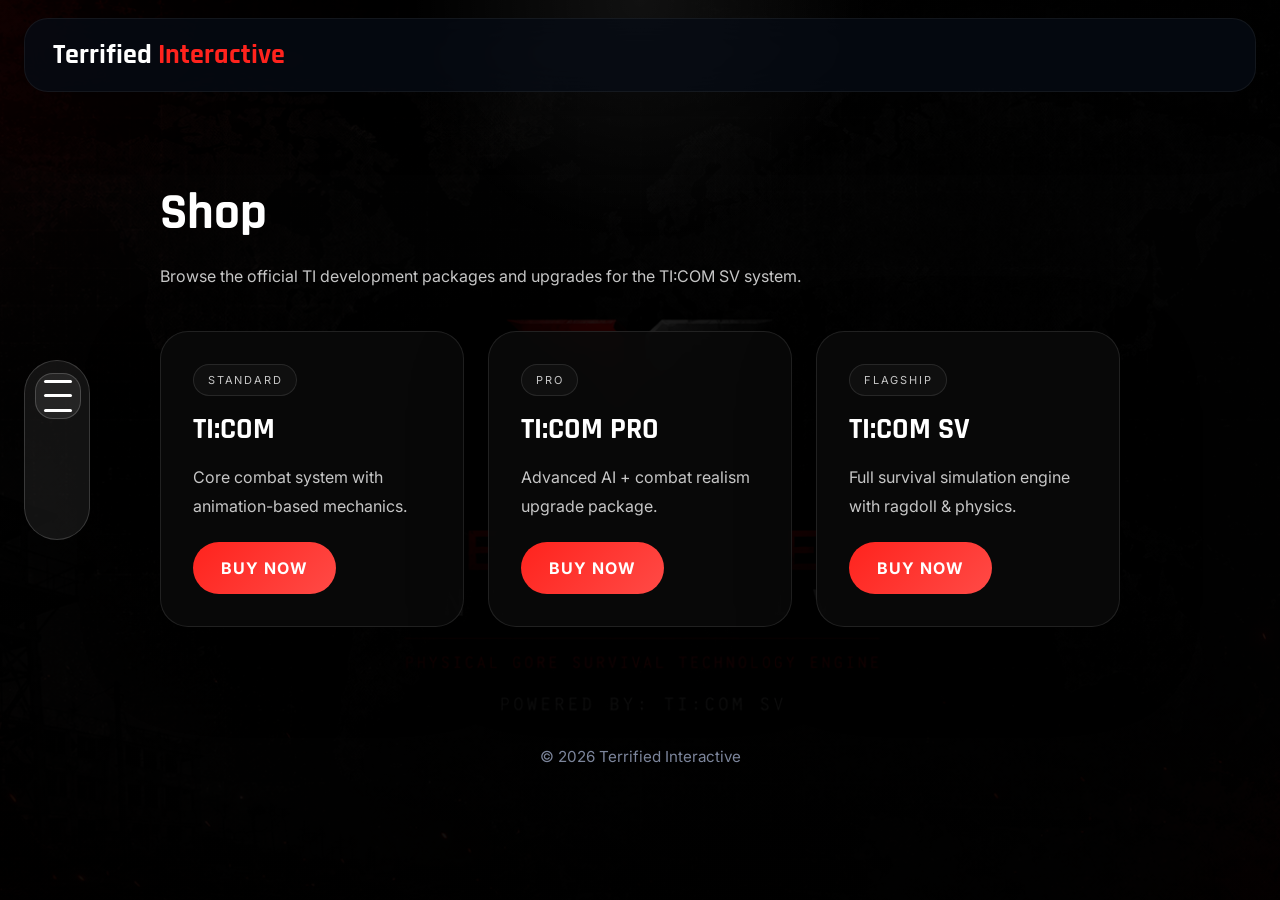
==== shop.html @ 4d7b8e29 "Add files via upload" ====
<!DOCTYPE html>
<html lang="en">
<head>
<meta charset="UTF-8">
<meta name="viewport" content="width=device-width, initial-scale=1.0">
<title>Shop - Terrified Interactive</title>
<link href="https://fonts.googleapis.com/css2?family=Rajdhani:wght@400;500;600;700&family=Inter:wght@300;400;500;600&display=swap" rel="stylesheet">
<style>
:root{
    color-scheme: dark;
    --bg: #050505;
    --surface: rgba(10, 10, 10, 0.85);
    --border: rgba(255, 255, 255, 0.1);
    --text: #ffffff;
    --muted: #c6c6c6;
    --accent: #ff231d;
    --shadow: 0 28px 80px rgba(0, 0, 0, 0.28);
}
*{
    margin:0;
    padding:0;
    box-sizing:border-box;
}
html{
    scroll-behavior:smooth;
}
body{
    font-family:'Inter',sans-serif;
    min-height:100vh;
    background: var(--bg);
    color: var(--text);
    overflow-x:hidden;
    opacity: 0;
    transition: opacity 0.35s ease;
}
body.loaded{
    opacity: 1;
}

.page-picker{
    position: fixed;
    left: 24px;
    top: 50%;
    transform: translateY(-50%);
    z-index: 1100;
    width: 66px;
    min-height: 180px;
    padding: 12px 10px;
    border-radius: 40px;
    background: rgba(255,255,255,0.07);
    border: 1px solid rgba(255,255,255,0.16);
    display: grid;
    gap: 14px;
    align-items: start;
    overflow: hidden;
    transition: width .28s ease, min-height .28s ease, background .28s ease, border-color .28s ease, box-shadow .28s ease;
}

.page-picker.active{
    width: 210px;
    min-height: 260px;
    padding: 16px 16px;
    background: rgba(255,255,255,0.12);
    border-color: rgba(255,255,255,0.26);
    box-shadow: 0 34px 90px rgba(0,0,0,0.28);
}

.page-picker-toggle{
    width: 46px;
    height: 46px;
    border-radius: 18px;
    border: 1px solid rgba(255,255,255,0.18);
    background: rgba(255,255,255,0.08);
    display: grid;
    place-items: center;
    cursor: pointer;
    transition: transform .25s ease, background .25s ease, border-color .25s ease;
}

.page-picker-toggle:hover,
.page-picker.active .page-picker-toggle{
    transform: scale(1.05);
    background: rgba(255,255,255,0.2);
    border-color: rgba(255,255,255,0.32);
}

.page-picker-toggle span{
    width: 28px;
    height: 3px;
    border-radius: 999px;
    background: var(--text);
    display: block;
    margin: 5px 0;
}

.page-picker-menu{
    display: grid;
    gap: 10px;
    width: 100%;
    max-height: 0;
    overflow: hidden;
    padding: 0;
    opacity: 0;
    transform: translateY(10px);
    transition: opacity .24s ease, max-height .24s ease, transform .24s ease, padding .24s ease;
}

.page-picker.active .page-picker-menu{
    opacity: 1;
    max-height: 320px;
    padding: 16px 0 0;
    transform: translateY(0);
}

.page-picker-menu a{
    display: block;
    padding: 12px 14px;
    border-radius: 18px;
    text-decoration: none;
    color: var(--text);
    background: rgba(255,255,255,0.08);
    transition: background .2s ease, transform .2s ease;
}

.page-picker-menu a:hover{
    transform: translateX(6px);
    background: rgba(255,35,29,0.18);
}

body::before{
    content:'';
    position:fixed;
    inset:0;
    background: radial-gradient(circle at 50% 0%, rgba(255,255,255,0.08), transparent 22%);
    pointer-events:none;
    opacity:0.9;
}
body::after{
    content:'';
    position:fixed;
    inset:0;
    background-image:url('https://www.transparenttextures.com/patterns/asfalt-dark.png');
    opacity:0.08;
    pointer-events:none;
}
.bg{
    position: fixed;
    inset: 0;
    z-index: -10;
    background:
        linear-gradient(180deg, rgba(0,0,0,0.82), rgba(0,0,0,0.94)),
        url('background.jpg');
    background-size: cover;
    background-position: center;
}
nav{
    position: fixed;
    inset: 18px 24px auto 24px;
    display:flex;
    justify-content: space-between;
    align-items:center;
    padding:18px 28px;
    border-radius:24px;
    background: rgba(6,12,22,0.72);
    backdrop-filter: blur(16px);
    border:1px solid rgba(255,255,255,0.06);
    box-shadow:0 20px 60px rgba(0,0,0,0.25);
    z-index:1000;
}
.logo{
    font-family:'Rajdhani',sans-serif;
    font-size:28px;
    font-weight:700;
}
.logo span{
    color: var(--accent);
}
.nav-links{
    display:flex;
    gap:22px;
}
.nav-links a{
    color: var(--muted);
    text-decoration:none;
    text-transform: uppercase;
    letter-spacing:1px;
    transition: color .25s ease;
}
.nav-links a:hover{
    color: var(--text);
}
.main{
    max-width: 1080px;
    margin: 0 auto;
    padding: 180px 60px 80px;
}
.page-title{
    font-family:'Rajdhani',sans-serif;
    font-size: clamp(2.8rem, 4vw, 4rem);
    margin-bottom: 16px;
}
.page-sub{
    color: var(--muted);
    margin-bottom: 40px;
    line-height:1.8;
    max-width: 780px;
}
.cards{
    display:grid;
    grid-template-columns: repeat(auto-fit,minmax(300px,1fr));
    gap: 24px;
}
.card{
    background: var(--surface);
    border:1px solid var(--border);
    border-radius: 28px;
    padding: 32px;
    backdrop-filter: blur(18px);
    box-shadow: var(--shadow);
    transition: transform .25s ease, border-color .25s ease, box-shadow .25s ease;
}
.card:hover{
    transform: translateY(-8px);
    border-color: rgba(255,35,29,0.22);
}
.card h3{
    font-family:'Rajdhani',sans-serif;
    font-size: 1.9rem;
    margin-bottom: 14px;
}
.card p{
    color: var(--muted);
    line-height: 1.8;
    margin-bottom: 22px;
}
.tag{
    display:inline-block;
    padding: 8px 14px;
    font-size: 11px;
    letter-spacing: 1.8px;
    color: var(--muted);
    margin-bottom: 14px;
    text-transform: uppercase;
    border: 1px solid rgba(255,255,255,0.1);
    border-radius: 999px;
    background: rgba(255,255,255,0.03);
}
.btn{
    display:inline-flex;
    align-items:center;
    justify-content:center;
    padding: 16px 28px;
    border-radius: 999px;
    text-decoration:none;
    font-weight: 700;
    text-transform: uppercase;
    letter-spacing: 1px;
    transition: transform .25s ease, background .25s ease;
    background: linear-gradient(135deg, var(--accent), #ff4a46);
    color: #fff;
}
.btn:hover{
    transform: translateY(-2px);
}
footer{
    margin: 40px auto 24px;
    text-align:center;
    color: #7c859b;
    font-size: 0.95rem;
}
@media (max-width: 860px) {
    nav{
        inset: 14px 16px auto 16px;
        flex-direction: column;
        align-items: stretch;
        gap: 16px;
    }
    .main{
        padding: 160px 24px 60px;
    }
}
</style>
</head>
<body>
<div class="bg"></div>
<nav>
<div class="logo">Terrified <span>Interactive</span></div>
</nav>
<main class="main">
<h1 class="page-title">Shop</h1>
<p class="page-sub">Browse the official TI development packages and upgrades for the TI:COM SV system.</p>
<div class="cards">
<div class="card">
<div class="tag">STANDARD</div>
<h3>TI:COM</h3>
<p>Core combat system with animation-based mechanics.</p>
<a class="btn" href="https://discord.gg/UU3vX8PNYv">Buy Now</a>
</div>
<div class="card">
<div class="tag">PRO</div>
<h3>TI:COM PRO</h3>
<p>Advanced AI + combat realism upgrade package.</p>
<a class="btn" href="https://discord.gg/UU3vX8PNYv">Buy Now</a>
</div>
<div class="card">
<div class="tag">FLAGSHIP</div>
<h3>TI:COM SV</h3>
<p>Full survival simulation engine with ragdoll & physics.</p>
<a class="btn" href="https://discord.gg/UU3vX8PNYv">Buy Now</a>
</div>
</div>
</main>
<div class="page-picker" id="page-picker">
    <button type="button" class="page-picker-toggle" aria-label="Open page menu">
        <span></span>
        <span></span>
        <span></span>
    </button>
    <div class="page-picker-menu">
        <a href="index.html">Home</a>
        <a href="shop.html">Shop</a>
        <a href="terms.html">Terms</a>
    </div>
</div>
<footer>© 2026 Terrified Interactive</footer>
<script src="script.js"></script>
</body>
</html>
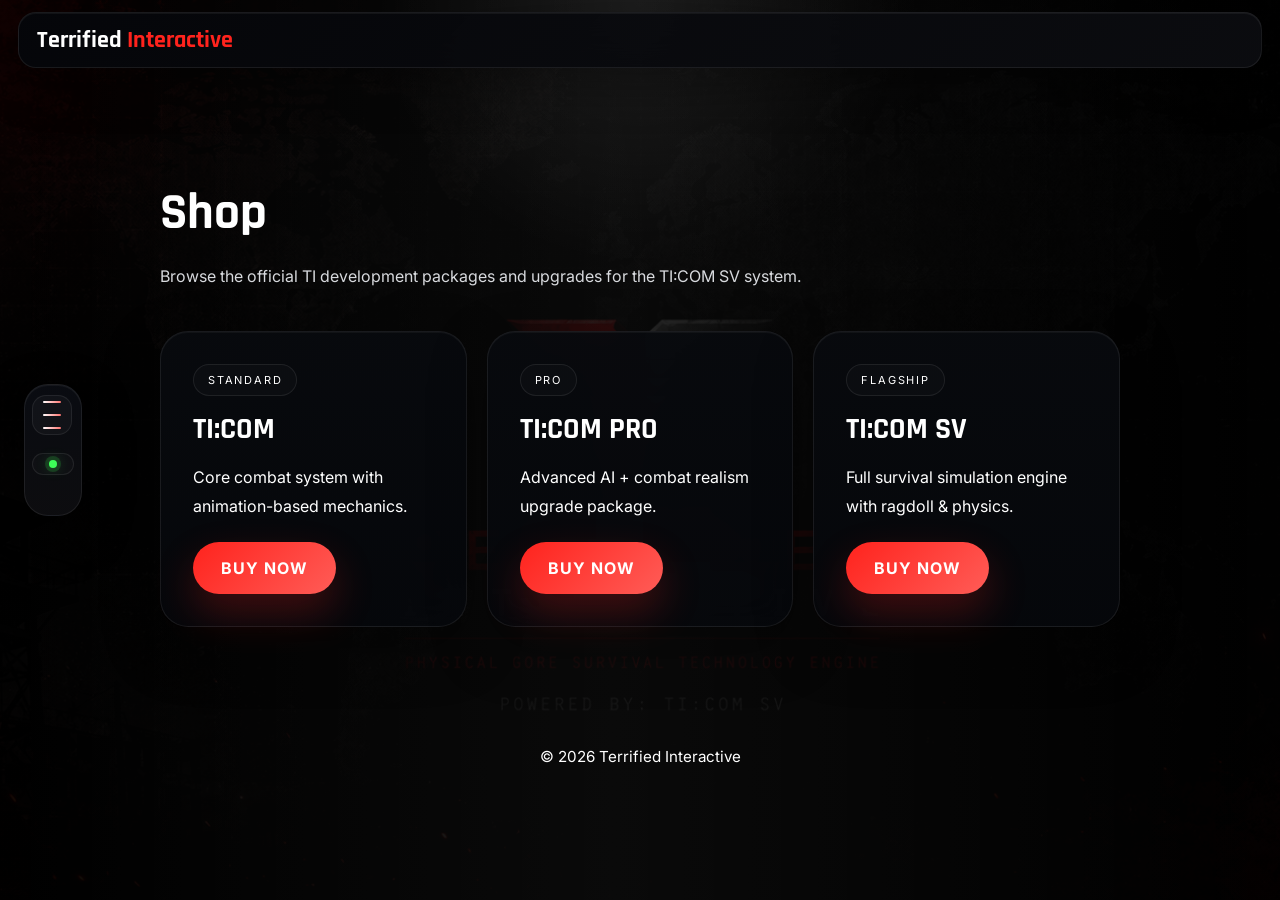
==== commit 6f7263e0: "Add files via upload" ====
--- a/shop.html
+++ b/shop.html
@@ -277,6 +277,190 @@
     }
     .main{
         padding: 160px 24px 60px;
+    }
+}
+
+:root{
+    --bg:#030303;
+    --surface: rgba(8, 10, 14, 0.92);
+    --surface-strong: rgba(12, 14, 18, 0.97);
+    --border: rgba(255,255,255,0.08);
+    --text:#ffffff;
+    --muted:#d7d9dd;
+    --accent:#ff231d;
+    --shadow: 0 20px 60px rgba(0,0,0,0.38);
+}
+
+body{
+    background:
+        radial-gradient(circle at top left, rgba(255,35,29,0.16), transparent 16%),
+        radial-gradient(circle at top right, rgba(255,255,255,0.06), transparent 11%),
+        linear-gradient(180deg, #020202, #060606 55%, #030303);
+}
+
+body::before{
+    opacity: 1;
+    background:
+        linear-gradient(90deg, transparent 0%, rgba(255,255,255,0.04) 48%, transparent 100%),
+        radial-gradient(circle at 50% 0%, rgba(255,255,255,0.08), transparent 24%);
+}
+
+body::after{
+    opacity: 0.06;
+}
+
+nav{
+    inset: 12px 18px auto 18px;
+    padding: 12px 18px;
+    border-radius: 18px;
+    background: linear-gradient(135deg, rgba(5, 6, 10, 0.94), rgba(12, 13, 17, 0.9));
+    border: 1px solid rgba(255,255,255,0.08);
+    box-shadow: inset 0 1px 0 rgba(255,255,255,0.05), 0 16px 45px rgba(0,0,0,0.34);
+}
+
+.logo{
+    font-size: 24px;
+}
+
+.page-title,
+.page-sub,
+.card h3,
+.card p,
+.tag,
+footer,
+.page-sub{
+    color: var(--text);
+}
+
+.page-sub{
+    color: var(--muted);
+}
+
+.cards{
+    gap: 20px;
+}
+
+.card{
+    background: linear-gradient(180deg, rgba(8, 10, 14, 0.94), rgba(6, 8, 12, 0.88));
+    border: 1px solid rgba(255,255,255,0.08);
+    box-shadow: inset 0 1px 0 rgba(255,255,255,0.04), 0 20px 56px rgba(0,0,0,0.34);
+}
+
+.card:hover{
+    border-color: rgba(255, 35, 29, 0.38);
+    box-shadow: inset 0 1px 0 rgba(255,255,255,0.06), 0 24px 70px rgba(0,0,0,0.42);
+}
+
+.tag{
+    border-color: rgba(255,255,255,0.08);
+    background: rgba(255,255,255,0.02);
+}
+
+.btn{
+    background: linear-gradient(135deg, var(--accent), #ff5c57);
+    box-shadow: 0 18px 40px rgba(255, 35, 29, 0.24);
+}
+
+.page-picker{
+    width: 58px;
+    min-height: 132px;
+    padding: 10px 7px;
+    border-radius: 24px;
+    background: linear-gradient(180deg, rgba(10, 12, 18, 0.96), rgba(14, 14, 17, 0.9));
+    border: 1px solid rgba(255,255,255,0.08);
+    box-shadow: inset 0 1px 0 rgba(255,255,255,0.05), 0 18px 50px rgba(0,0,0,0.36);
+}
+
+.page-picker.active{
+    width: 188px;
+    min-height: 248px;
+    padding: 14px;
+    background: linear-gradient(180deg, rgba(12, 14, 20, 0.98), rgba(20, 18, 18, 0.94));
+    border-color: rgba(255, 35, 29, 0.35);
+}
+
+.page-picker-toggle{
+    width: 40px;
+    height: 40px;
+    border-radius: 14px;
+    background: rgba(255,255,255,0.03);
+    border-color: rgba(255,255,255,0.08);
+}
+
+.page-picker-toggle span{
+    width: 18px;
+    height: 2px;
+    background: linear-gradient(90deg, #ffffff, #ff736f);
+}
+
+.page-picker-status{
+    display: flex;
+    align-items: center;
+    justify-content: center;
+    gap: 8px;
+    width: 100%;
+    padding: 6px 8px;
+    border-radius: 999px;
+    border: 1px solid rgba(255,255,255,0.08);
+    background: rgba(255,255,255,0.02);
+    color: var(--muted);
+    font-size: 10px;
+    text-transform: uppercase;
+    letter-spacing: 1.4px;
+    margin-bottom: 8px;
+}
+
+.page-picker-status .status-dot{
+    width: 8px;
+    height: 8px;
+    border-radius: 999px;
+    background: #3dff58;
+    box-shadow: 0 0 0 4px rgba(61,255,88,0.16), 0 0 14px rgba(61,255,88,0.42);
+}
+
+.page-picker-status .status-label{
+    display: none;
+}
+
+.page-picker.active .page-picker-status{
+    justify-content: flex-start;
+}
+
+.page-picker.active .page-picker-status .status-label{
+    display: inline;
+}
+
+.page-picker[data-status="offline"] .status-dot{
+    background: #ff473d;
+    box-shadow: 0 0 0 4px rgba(255,71,61,0.16), 0 0 14px rgba(255,71,61,0.42);
+}
+
+.page-picker[data-status="offline"] .status-label{
+    color: #ffffff;
+}
+
+.page-picker-menu{
+    gap: 8px;
+}
+
+.page-picker-menu a{
+    padding: 10px 12px;
+    border-radius: 14px;
+    border: 1px solid rgba(255,255,255,0.05);
+    background: rgba(255,255,255,0.03);
+    font-size: 13px;
+    letter-spacing: 0.8px;
+}
+
+.page-picker-menu a:hover{
+    background: rgba(255, 35, 29, 0.16);
+    border-color: rgba(255, 35, 29, 0.32);
+    transform: translateX(3px);
+}
+
+@media (max-width: 860px) {
+    .page-picker{
+        left: 14px;
     }
 }
 </style>
@@ -316,6 +500,10 @@
         <span></span>
         <span></span>
     </button>
+    <div class="page-picker-status" aria-live="polite">
+        <span class="status-dot" aria-hidden="true"></span>
+        <span class="status-label" data-status-label>ONLINE</span>
+    </div>
     <div class="page-picker-menu">
         <a href="index.html">Home</a>
         <a href="shop.html">Shop</a>
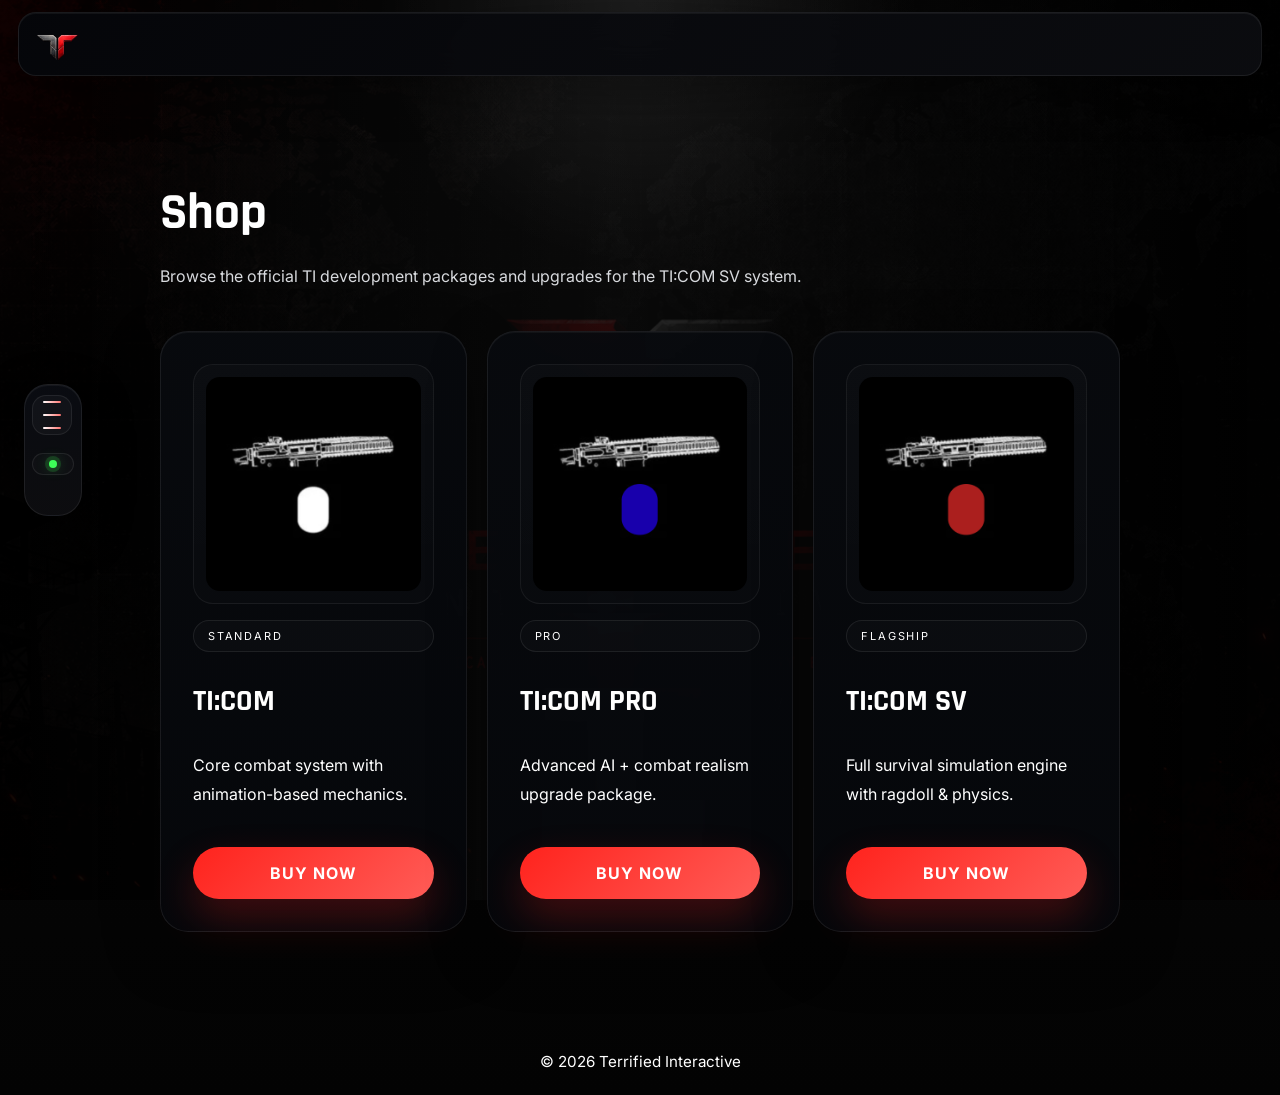
==== commit a99bbbb5: "Add files via upload" ====
--- a/shop.html
+++ b/shop.html
@@ -168,12 +168,14 @@
     z-index:1000;
 }
 .logo{
-    font-family:'Rajdhani',sans-serif;
-    font-size:28px;
-    font-weight:700;
-}
-.logo span{
-    color: var(--accent);
+    display:flex;
+    align-items:center;
+}
+.logo-image{
+    display:block;
+    height: 38px;
+    width: auto;
+    object-fit: contain;
 }
 .nav-links{
     display:flex;
@@ -344,11 +346,34 @@
     background: linear-gradient(180deg, rgba(8, 10, 14, 0.94), rgba(6, 8, 12, 0.88));
     border: 1px solid rgba(255,255,255,0.08);
     box-shadow: inset 0 1px 0 rgba(255,255,255,0.04), 0 20px 56px rgba(0,0,0,0.34);
+    display:flex;
+    flex-direction:column;
+    gap: 16px;
 }
 
 .card:hover{
     border-color: rgba(255, 35, 29, 0.38);
     box-shadow: inset 0 1px 0 rgba(255,255,255,0.06), 0 24px 70px rgba(0,0,0,0.42);
+}
+
+.card-logo{
+    display:flex;
+    align-items:center;
+    justify-content:center;
+    padding: 12px;
+    border-radius: 20px;
+    background: linear-gradient(180deg, rgba(255,255,255,0.02), rgba(255,255,255,0.01));
+    border: 1px solid rgba(255,255,255,0.06);
+    aspect-ratio: 1 / 1;
+    overflow: hidden;
+}
+
+.card-logo img{
+    display:block;
+    width: 100%;
+    height: 100%;
+    object-fit: cover;
+    border-radius: 14px;
 }
 
 .tag{
@@ -468,25 +493,36 @@
 <body>
 <div class="bg"></div>
 <nav>
-<div class="logo">Terrified <span>Interactive</span></div>
+<div class="logo">
+    <img src="Logo.jpg" alt="Terrified Interactive logo" class="logo-image">
+</div>
 </nav>
 <main class="main">
 <h1 class="page-title">Shop</h1>
 <p class="page-sub">Browse the official TI development packages and upgrades for the TI:COM SV system.</p>
 <div class="cards">
 <div class="card">
+<div class="card-logo">
+    <img src="Standard.jpg" alt="Standard product logo">
+</div>
 <div class="tag">STANDARD</div>
 <h3>TI:COM</h3>
 <p>Core combat system with animation-based mechanics.</p>
 <a class="btn" href="https://discord.gg/UU3vX8PNYv">Buy Now</a>
 </div>
 <div class="card">
+<div class="card-logo">
+    <img src="PRO.jpg" alt="Pro product logo">
+</div>
 <div class="tag">PRO</div>
 <h3>TI:COM PRO</h3>
 <p>Advanced AI + combat realism upgrade package.</p>
 <a class="btn" href="https://discord.gg/UU3vX8PNYv">Buy Now</a>
 </div>
 <div class="card">
+<div class="card-logo">
+    <img src="SV.jpg" alt="SV product logo">
+</div>
 <div class="tag">FLAGSHIP</div>
 <h3>TI:COM SV</h3>
 <p>Full survival simulation engine with ragdoll & physics.</p>
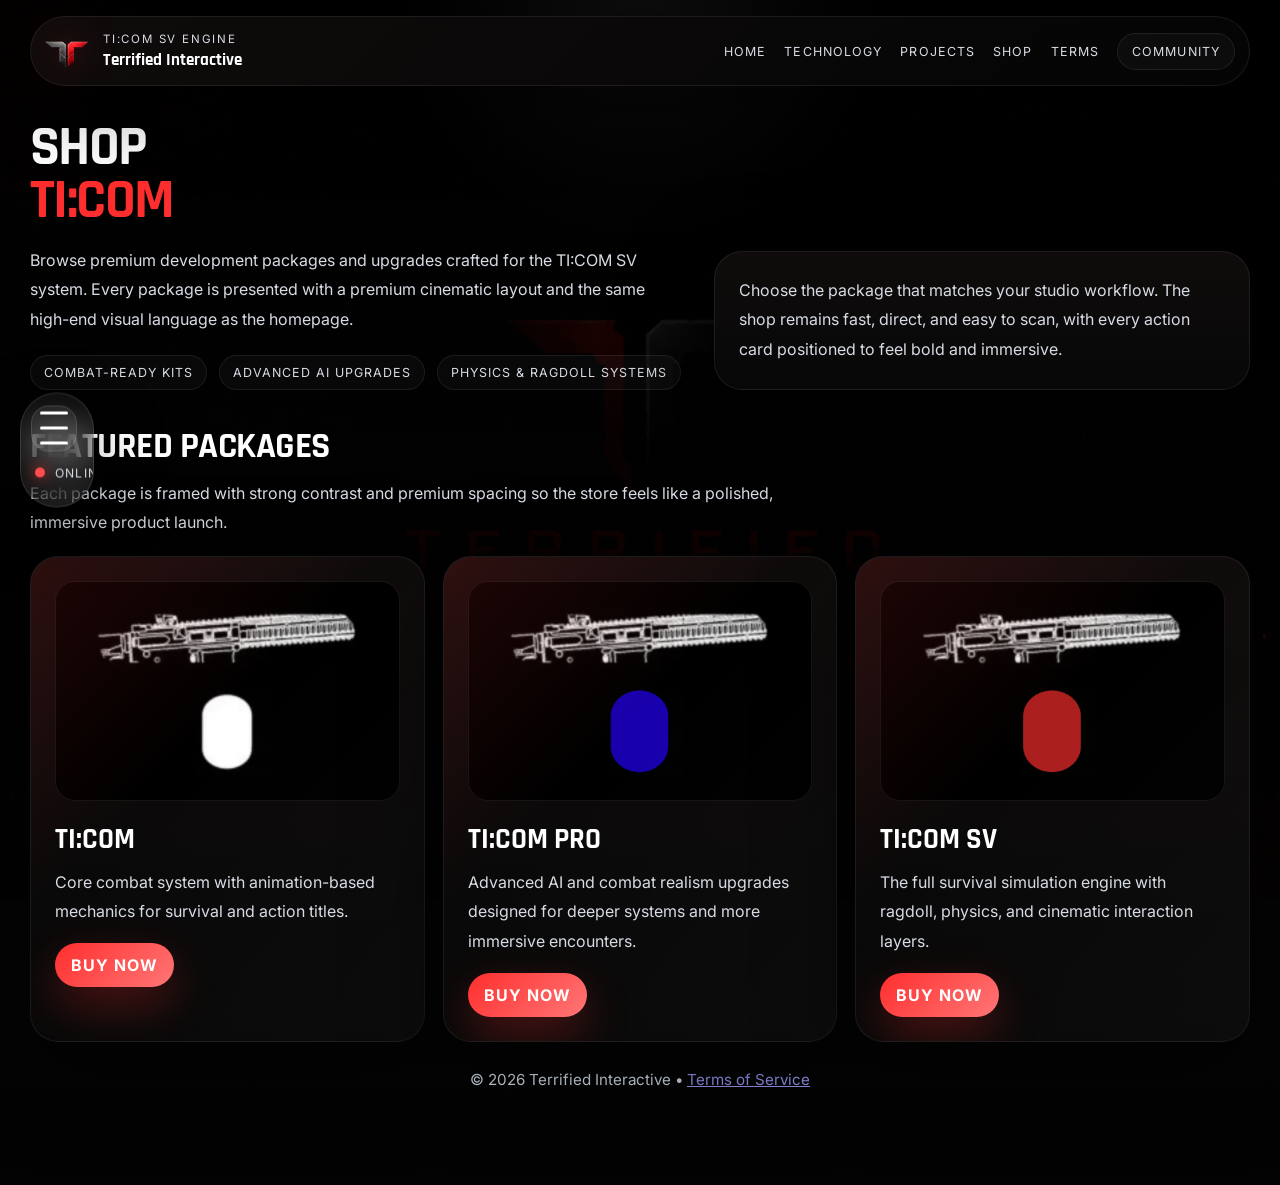
==== commit d9975831: "Add files via upload" ====
--- a/shop.html
+++ b/shop.html
@@ -1,552 +1,268 @@
-<!DOCTYPE html>
-<html lang="en">
-<head>
-<meta charset="UTF-8">
-<meta name="viewport" content="width=device-width, initial-scale=1.0">
-<title>Shop - Terrified Interactive</title>
-<link href="https://fonts.googleapis.com/css2?family=Rajdhani:wght@400;500;600;700&family=Inter:wght@300;400;500;600&display=swap" rel="stylesheet">
-<style>
-:root{
-    color-scheme: dark;
-    --bg: #050505;
-    --surface: rgba(10, 10, 10, 0.85);
-    --border: rgba(255, 255, 255, 0.1);
-    --text: #ffffff;
-    --muted: #c6c6c6;
-    --accent: #ff231d;
-    --shadow: 0 28px 80px rgba(0, 0, 0, 0.28);
-}
-*{
-    margin:0;
-    padding:0;
-    box-sizing:border-box;
-}
-html{
-    scroll-behavior:smooth;
-}
-body{
-    font-family:'Inter',sans-serif;
-    min-height:100vh;
-    background: var(--bg);
-    color: var(--text);
-    overflow-x:hidden;
-    opacity: 0;
-    transition: opacity 0.35s ease;
-}
-body.loaded{
-    opacity: 1;
-}
-
-.page-picker{
-    position: fixed;
-    left: 24px;
-    top: 50%;
-    transform: translateY(-50%);
-    z-index: 1100;
-    width: 66px;
-    min-height: 180px;
-    padding: 12px 10px;
-    border-radius: 40px;
-    background: rgba(255,255,255,0.07);
-    border: 1px solid rgba(255,255,255,0.16);
-    display: grid;
-    gap: 14px;
-    align-items: start;
-    overflow: hidden;
-    transition: width .28s ease, min-height .28s ease, background .28s ease, border-color .28s ease, box-shadow .28s ease;
-}
-
-.page-picker.active{
-    width: 210px;
-    min-height: 260px;
-    padding: 16px 16px;
-    background: rgba(255,255,255,0.12);
-    border-color: rgba(255,255,255,0.26);
-    box-shadow: 0 34px 90px rgba(0,0,0,0.28);
-}
-
-.page-picker-toggle{
-    width: 46px;
-    height: 46px;
-    border-radius: 18px;
-    border: 1px solid rgba(255,255,255,0.18);
-    background: rgba(255,255,255,0.08);
-    display: grid;
-    place-items: center;
-    cursor: pointer;
-    transition: transform .25s ease, background .25s ease, border-color .25s ease;
-}
-
-.page-picker-toggle:hover,
-.page-picker.active .page-picker-toggle{
-    transform: scale(1.05);
-    background: rgba(255,255,255,0.2);
-    border-color: rgba(255,255,255,0.32);
-}
-
-.page-picker-toggle span{
-    width: 28px;
-    height: 3px;
-    border-radius: 999px;
-    background: var(--text);
-    display: block;
-    margin: 5px 0;
-}
-
-.page-picker-menu{
-    display: grid;
-    gap: 10px;
-    width: 100%;
-    max-height: 0;
-    overflow: hidden;
-    padding: 0;
-    opacity: 0;
-    transform: translateY(10px);
-    transition: opacity .24s ease, max-height .24s ease, transform .24s ease, padding .24s ease;
-}
-
-.page-picker.active .page-picker-menu{
-    opacity: 1;
-    max-height: 320px;
-    padding: 16px 0 0;
-    transform: translateY(0);
-}
-
-.page-picker-menu a{
-    display: block;
-    padding: 12px 14px;
-    border-radius: 18px;
-    text-decoration: none;
-    color: var(--text);
-    background: rgba(255,255,255,0.08);
-    transition: background .2s ease, transform .2s ease;
-}
-
-.page-picker-menu a:hover{
-    transform: translateX(6px);
-    background: rgba(255,35,29,0.18);
-}
-
-body::before{
-    content:'';
-    position:fixed;
-    inset:0;
-    background: radial-gradient(circle at 50% 0%, rgba(255,255,255,0.08), transparent 22%);
-    pointer-events:none;
-    opacity:0.9;
-}
-body::after{
-    content:'';
-    position:fixed;
-    inset:0;
-    background-image:url('https://www.transparenttextures.com/patterns/asfalt-dark.png');
-    opacity:0.08;
-    pointer-events:none;
-}
-.bg{
-    position: fixed;
-    inset: 0;
-    z-index: -10;
-    background:
-        linear-gradient(180deg, rgba(0,0,0,0.82), rgba(0,0,0,0.94)),
-        url('background.jpg');
-    background-size: cover;
-    background-position: center;
-}
-nav{
-    position: fixed;
-    inset: 18px 24px auto 24px;
-    display:flex;
-    justify-content: space-between;
-    align-items:center;
-    padding:18px 28px;
-    border-radius:24px;
-    background: rgba(6,12,22,0.72);
-    backdrop-filter: blur(16px);
-    border:1px solid rgba(255,255,255,0.06);
-    box-shadow:0 20px 60px rgba(0,0,0,0.25);
-    z-index:1000;
-}
-.logo{
-    display:flex;
-    align-items:center;
-}
-.logo-image{
-    display:block;
-    height: 38px;
-    width: auto;
-    object-fit: contain;
-}
-.nav-links{
-    display:flex;
-    gap:22px;
-}
-.nav-links a{
-    color: var(--muted);
-    text-decoration:none;
-    text-transform: uppercase;
-    letter-spacing:1px;
-    transition: color .25s ease;
-}
-.nav-links a:hover{
-    color: var(--text);
-}
-.main{
-    max-width: 1080px;
-    margin: 0 auto;
-    padding: 180px 60px 80px;
-}
-.page-title{
-    font-family:'Rajdhani',sans-serif;
-    font-size: clamp(2.8rem, 4vw, 4rem);
-    margin-bottom: 16px;
-}
-.page-sub{
-    color: var(--muted);
-    margin-bottom: 40px;
-    line-height:1.8;
-    max-width: 780px;
-}
-.cards{
-    display:grid;
-    grid-template-columns: repeat(auto-fit,minmax(300px,1fr));
-    gap: 24px;
-}
-.card{
-    background: var(--surface);
-    border:1px solid var(--border);
-    border-radius: 28px;
-    padding: 32px;
-    backdrop-filter: blur(18px);
-    box-shadow: var(--shadow);
-    transition: transform .25s ease, border-color .25s ease, box-shadow .25s ease;
-}
-.card:hover{
-    transform: translateY(-8px);
-    border-color: rgba(255,35,29,0.22);
-}
-.card h3{
-    font-family:'Rajdhani',sans-serif;
-    font-size: 1.9rem;
-    margin-bottom: 14px;
-}
-.card p{
-    color: var(--muted);
-    line-height: 1.8;
-    margin-bottom: 22px;
-}
-.tag{
-    display:inline-block;
-    padding: 8px 14px;
-    font-size: 11px;
-    letter-spacing: 1.8px;
-    color: var(--muted);
-    margin-bottom: 14px;
-    text-transform: uppercase;
-    border: 1px solid rgba(255,255,255,0.1);
-    border-radius: 999px;
-    background: rgba(255,255,255,0.03);
-}
-.btn{
-    display:inline-flex;
-    align-items:center;
-    justify-content:center;
-    padding: 16px 28px;
-    border-radius: 999px;
-    text-decoration:none;
-    font-weight: 700;
-    text-transform: uppercase;
-    letter-spacing: 1px;
-    transition: transform .25s ease, background .25s ease;
-    background: linear-gradient(135deg, var(--accent), #ff4a46);
-    color: #fff;
-}
-.btn:hover{
-    transform: translateY(-2px);
-}
-footer{
-    margin: 40px auto 24px;
-    text-align:center;
-    color: #7c859b;
-    font-size: 0.95rem;
-}
-@media (max-width: 860px) {
-    nav{
-        inset: 14px 16px auto 16px;
-        flex-direction: column;
-        align-items: stretch;
-        gap: 16px;
-    }
-    .main{
-        padding: 160px 24px 60px;
-    }
-}
-
-:root{
-    --bg:#030303;
-    --surface: rgba(8, 10, 14, 0.92);
-    --surface-strong: rgba(12, 14, 18, 0.97);
-    --border: rgba(255,255,255,0.08);
-    --text:#ffffff;
-    --muted:#d7d9dd;
-    --accent:#ff231d;
-    --shadow: 0 20px 60px rgba(0,0,0,0.38);
-}
-
-body{
-    background:
-        radial-gradient(circle at top left, rgba(255,35,29,0.16), transparent 16%),
-        radial-gradient(circle at top right, rgba(255,255,255,0.06), transparent 11%),
-        linear-gradient(180deg, #020202, #060606 55%, #030303);
-}
-
-body::before{
-    opacity: 1;
-    background:
-        linear-gradient(90deg, transparent 0%, rgba(255,255,255,0.04) 48%, transparent 100%),
-        radial-gradient(circle at 50% 0%, rgba(255,255,255,0.08), transparent 24%);
-}
-
-body::after{
-    opacity: 0.06;
-}
-
-nav{
-    inset: 12px 18px auto 18px;
-    padding: 12px 18px;
-    border-radius: 18px;
-    background: linear-gradient(135deg, rgba(5, 6, 10, 0.94), rgba(12, 13, 17, 0.9));
-    border: 1px solid rgba(255,255,255,0.08);
-    box-shadow: inset 0 1px 0 rgba(255,255,255,0.05), 0 16px 45px rgba(0,0,0,0.34);
-}
-
-.logo{
-    font-size: 24px;
-}
-
-.page-title,
-.page-sub,
-.card h3,
-.card p,
-.tag,
-footer,
-.page-sub{
-    color: var(--text);
-}
-
-.page-sub{
-    color: var(--muted);
-}
-
-.cards{
-    gap: 20px;
-}
-
-.card{
-    background: linear-gradient(180deg, rgba(8, 10, 14, 0.94), rgba(6, 8, 12, 0.88));
-    border: 1px solid rgba(255,255,255,0.08);
-    box-shadow: inset 0 1px 0 rgba(255,255,255,0.04), 0 20px 56px rgba(0,0,0,0.34);
-    display:flex;
-    flex-direction:column;
-    gap: 16px;
-}
-
-.card:hover{
-    border-color: rgba(255, 35, 29, 0.38);
-    box-shadow: inset 0 1px 0 rgba(255,255,255,0.06), 0 24px 70px rgba(0,0,0,0.42);
-}
-
-.card-logo{
-    display:flex;
-    align-items:center;
-    justify-content:center;
-    padding: 12px;
-    border-radius: 20px;
-    background: linear-gradient(180deg, rgba(255,255,255,0.02), rgba(255,255,255,0.01));
-    border: 1px solid rgba(255,255,255,0.06);
-    aspect-ratio: 1 / 1;
-    overflow: hidden;
-}
-
-.card-logo img{
-    display:block;
-    width: 100%;
-    height: 100%;
-    object-fit: cover;
-    border-radius: 14px;
-}
-
-.tag{
-    border-color: rgba(255,255,255,0.08);
-    background: rgba(255,255,255,0.02);
-}
-
-.btn{
-    background: linear-gradient(135deg, var(--accent), #ff5c57);
-    box-shadow: 0 18px 40px rgba(255, 35, 29, 0.24);
-}
-
-.page-picker{
-    width: 58px;
-    min-height: 132px;
-    padding: 10px 7px;
-    border-radius: 24px;
-    background: linear-gradient(180deg, rgba(10, 12, 18, 0.96), rgba(14, 14, 17, 0.9));
-    border: 1px solid rgba(255,255,255,0.08);
-    box-shadow: inset 0 1px 0 rgba(255,255,255,0.05), 0 18px 50px rgba(0,0,0,0.36);
-}
-
-.page-picker.active{
-    width: 188px;
-    min-height: 248px;
-    padding: 14px;
-    background: linear-gradient(180deg, rgba(12, 14, 20, 0.98), rgba(20, 18, 18, 0.94));
-    border-color: rgba(255, 35, 29, 0.35);
-}
-
-.page-picker-toggle{
-    width: 40px;
-    height: 40px;
-    border-radius: 14px;
-    background: rgba(255,255,255,0.03);
-    border-color: rgba(255,255,255,0.08);
-}
-
-.page-picker-toggle span{
-    width: 18px;
-    height: 2px;
-    background: linear-gradient(90deg, #ffffff, #ff736f);
-}
-
-.page-picker-status{
-    display: flex;
-    align-items: center;
-    justify-content: center;
-    gap: 8px;
-    width: 100%;
-    padding: 6px 8px;
-    border-radius: 999px;
-    border: 1px solid rgba(255,255,255,0.08);
-    background: rgba(255,255,255,0.02);
-    color: var(--muted);
-    font-size: 10px;
-    text-transform: uppercase;
-    letter-spacing: 1.4px;
-    margin-bottom: 8px;
-}
-
-.page-picker-status .status-dot{
-    width: 8px;
-    height: 8px;
-    border-radius: 999px;
-    background: #3dff58;
-    box-shadow: 0 0 0 4px rgba(61,255,88,0.16), 0 0 14px rgba(61,255,88,0.42);
-}
-
-.page-picker-status .status-label{
-    display: none;
-}
-
-.page-picker.active .page-picker-status{
-    justify-content: flex-start;
-}
-
-.page-picker.active .page-picker-status .status-label{
-    display: inline;
-}
-
-.page-picker[data-status="offline"] .status-dot{
-    background: #ff473d;
-    box-shadow: 0 0 0 4px rgba(255,71,61,0.16), 0 0 14px rgba(255,71,61,0.42);
-}
-
-.page-picker[data-status="offline"] .status-label{
-    color: #ffffff;
-}
-
-.page-picker-menu{
-    gap: 8px;
-}
-
-.page-picker-menu a{
-    padding: 10px 12px;
-    border-radius: 14px;
-    border: 1px solid rgba(255,255,255,0.05);
-    background: rgba(255,255,255,0.03);
-    font-size: 13px;
-    letter-spacing: 0.8px;
-}
-
-.page-picker-menu a:hover{
-    background: rgba(255, 35, 29, 0.16);
-    border-color: rgba(255, 35, 29, 0.32);
-    transform: translateX(3px);
-}
-
-@media (max-width: 860px) {
-    .page-picker{
-        left: 14px;
-    }
-}
-</style>
-</head>
-<body>
-<div class="bg"></div>
-<nav>
-<div class="logo">
-    <img src="Logo.jpg" alt="Terrified Interactive logo" class="logo-image">
-</div>
-</nav>
-<main class="main">
-<h1 class="page-title">Shop</h1>
-<p class="page-sub">Browse the official TI development packages and upgrades for the TI:COM SV system.</p>
-<div class="cards">
-<div class="card">
-<div class="card-logo">
-    <img src="Standard.jpg" alt="Standard product logo">
-</div>
-<div class="tag">STANDARD</div>
-<h3>TI:COM</h3>
-<p>Core combat system with animation-based mechanics.</p>
-<a class="btn" href="https://discord.gg/UU3vX8PNYv">Buy Now</a>
-</div>
-<div class="card">
-<div class="card-logo">
-    <img src="PRO.jpg" alt="Pro product logo">
-</div>
-<div class="tag">PRO</div>
-<h3>TI:COM PRO</h3>
-<p>Advanced AI + combat realism upgrade package.</p>
-<a class="btn" href="https://discord.gg/UU3vX8PNYv">Buy Now</a>
-</div>
-<div class="card">
-<div class="card-logo">
-    <img src="SV.jpg" alt="SV product logo">
-</div>
-<div class="tag">FLAGSHIP</div>
-<h3>TI:COM SV</h3>
-<p>Full survival simulation engine with ragdoll & physics.</p>
-<a class="btn" href="https://discord.gg/UU3vX8PNYv">Buy Now</a>
-</div>
-</div>
-</main>
-<div class="page-picker" id="page-picker">
-    <button type="button" class="page-picker-toggle" aria-label="Open page menu">
-        <span></span>
-        <span></span>
-        <span></span>
-    </button>
-    <div class="page-picker-status" aria-live="polite">
-        <span class="status-dot" aria-hidden="true"></span>
-        <span class="status-label" data-status-label>ONLINE</span>
-    </div>
-    <div class="page-picker-menu">
-        <a href="index.html">Home</a>
-        <a href="shop.html">Shop</a>
-        <a href="terms.html">Terms</a>
-    </div>
-</div>
-<footer>© 2026 Terrified Interactive</footer>
-<script src="script.js"></script>
-</body>
-</html>+﻿<!DOCTYPE html>
+<html lang="en">
+<head>
+  <meta charset="UTF-8" />
+  <meta name="viewport" content="width=device-width, initial-scale=1.0" />
+  <title>Shop - Terrified Interactive</title>
+  <link href="https://fonts.googleapis.com/css2?family=Rajdhani:wght@400;500;600;700&family=Inter:wght@300;400;500;600&display=swap" rel="stylesheet" />
+  <style>
+    :root {
+      --bg: #030303;
+      --border: rgba(255, 255, 255, 0.08);
+      --text: #fff;
+      --muted: #d7dce4;
+      --accent: #ff2e2e;
+      --accent-soft: #ff7676;
+      --shadow: 0 28px 90px rgba(0, 0, 0, 0.58);
+      --radius-lg: 28px;
+      color-scheme: dark;
+    }
+    * { box-sizing: border-box; margin: 0; padding: 0; }
+    html { scroll-behavior: smooth; }
+    body {
+      font-family: 'Inter', sans-serif;
+      color: var(--text);
+      min-height: 100vh;
+      overflow-x: hidden;
+      opacity: 0;
+      transition: opacity 0.35s ease;
+      background:
+        radial-gradient(circle at top left, rgba(255,45,45,0.16), transparent 17%),
+        radial-gradient(circle at top right, rgba(255,255,255,0.06), transparent 14%),
+        linear-gradient(180deg, #020202 0%, #070707 42%, #030303 100%);
+    }
+    body.loaded { opacity: 1; }
+    body::before {
+      content: '';
+      position: fixed;
+      inset: 0;
+      background:
+        linear-gradient(rgba(255,45,45,0.055) 1px, transparent 1px),
+        linear-gradient(90deg, rgba(255,45,45,0.055) 1px, transparent 1px);
+      background-size: 36px 36px;
+      opacity: 0.15;
+      pointer-events: none;
+      z-index: 0;
+    }
+    body::after {
+      content: '';
+      position: fixed;
+      inset: 0;
+      background:
+        linear-gradient(180deg, rgba(3,3,3,0.2), rgba(3,3,3,0.78)),
+        radial-gradient(circle at 50% 0%, rgba(255,255,255,0.06), transparent 22%);
+      pointer-events: none;
+      z-index: 0;
+    }
+    .bg {
+      position: fixed;
+      inset: 0;
+      z-index: -1;
+      background:
+        linear-gradient(120deg, rgba(6,4,4,0.95), rgba(3,3,3,0.72)),
+        url('background.jpg');
+      background-size: cover;
+      background-position: center;
+      filter: saturate(1.12) contrast(1.05);
+    }
+    .page-shell { position: relative; z-index: 1; width: min(1220px, calc(100% - 1.2rem)); margin: 0 auto; padding: 0 0 72px; }
+    .topbar {
+      position: sticky;
+      top: 16px;
+      z-index: 1000;
+      margin: 16px 0 24px;
+      border: 1px solid var(--border);
+      border-radius: 999px;
+      padding: 12px 14px;
+      background: linear-gradient(135deg, rgba(16,12,12,0.95), rgba(5,5,5,0.9));
+      backdrop-filter: blur(18px);
+      box-shadow: 0 24px 80px rgba(0,0,0,0.38);
+      display: flex;
+      justify-content: space-between;
+      align-items: center;
+      gap: 18px;
+    }
+    .brand { display: flex; align-items: center; gap: 14px; }
+    .brand img { width: 44px; height: 44px; object-fit: contain; filter: drop-shadow(0 0 18px rgba(255,45,45,0.26)); animation: drift 5s ease-in-out infinite; }
+    .brand-copy { display: flex; flex-direction: column; gap: 3px; }
+    .brand-copy small { color: var(--muted); text-transform: uppercase; letter-spacing: 1.8px; font-size: 0.72rem; }
+    .brand-copy strong { font-family: 'Rajdhani', sans-serif; font-size: 1.06rem; }
+    .topbar-links { display: flex; align-items: center; flex-wrap: wrap; gap: 18px; }
+    .topbar-links a { color: var(--muted); text-decoration: none; text-transform: uppercase; letter-spacing: 1.1px; font-size: 0.78rem; transition: color 0.2s ease, transform 0.2s ease; }
+    .topbar-links a:hover, .topbar-links a:focus-visible { color: var(--text); transform: translateY(-1px); }
+    .topbar-cta { padding: 10px 14px; border-radius: 999px; background: rgba(255,255,255,0.03); border: 1px solid rgba(255,255,255,0.08); color: var(--text); text-decoration: none; text-transform: uppercase; letter-spacing: 1px; font-size: 0.78rem; }
+
+    .hero { display: grid; grid-template-columns: 1.1fr 0.9fr; gap: 28px; align-items: end; padding: 12px 0 16px; }
+    .hero-copy h1 { font-family: 'Rajdhani', sans-serif; font-size: clamp(3rem, 4.4vw, 4.3rem); line-height: 0.94; letter-spacing: -1.6px; text-transform: uppercase; }
+    .hero-copy h1 span { color: var(--accent); }
+    .hero-copy p { color: var(--muted); line-height: 1.85; max-width: 700px; margin-top: 18px; }
+    .hero-note { margin-top: 20px; display: flex; gap: 12px; flex-wrap: wrap; }
+    .pill { padding: 9px 13px; border-radius: 999px; background: rgba(255,255,255,0.03); border: 1px solid rgba(255,255,255,0.08); color: var(--muted); font-size: 0.78rem; text-transform: uppercase; letter-spacing: 1px; }
+    .shop-grid { display: grid; grid-template-columns: repeat(3, minmax(0, 1fr)); gap: 18px; margin-top: 18px; }
+    .card { position: relative; overflow: hidden; padding: 24px; border-radius: var(--radius-lg); border: 1px solid var(--border); background: linear-gradient(180deg, rgba(16,12,12,0.96), rgba(8,8,8,0.92)); box-shadow: var(--shadow); transition: transform 0.2s ease, border-color 0.2s ease, box-shadow 0.2s ease; }
+    .card:hover { transform: translateY(-6px); border-color: rgba(255,45,45,0.32); box-shadow: 0 36px 105px rgba(0,0,0,0.58); }
+    .card::before { content: ''; position: absolute; inset: 0; background: linear-gradient(135deg, rgba(255,45,45,0.13), transparent 40%, rgba(255,255,255,0.02)); pointer-events: none; }
+    .card img { width: 100%; height: 220px; object-fit: cover; border-radius: 20px; margin-bottom: 16px; border: 1px solid rgba(255,255,255,0.04); }
+    .card h3 { position: relative; z-index: 1; font-family: 'Rajdhani', sans-serif; font-size: 1.8rem; margin-bottom: 10px; }
+    .card p { position: relative; z-index: 1; color: var(--muted); line-height: 1.85; margin-bottom: 16px; }
+    .cta-btn { position: relative; z-index: 1; display: inline-flex; align-items: center; justify-content: center; padding: 12px 16px; border-radius: 999px; text-decoration: none; text-transform: uppercase; letter-spacing: 1px; font-weight: 700; background: linear-gradient(135deg, var(--accent), var(--accent-soft)); color: #fff; box-shadow: 0 18px 45px rgba(255,45,45,0.28); }
+    .section { padding: 18px 0 10px; }
+    .section-head { margin-bottom: 18px; }
+    .section-head h2 { font-family: 'Rajdhani', sans-serif; font-size: clamp(2rem, 2.8vw, 2.8rem); text-transform: uppercase; letter-spacing: -0.5px; }
+    .section-head p { color: var(--muted); max-width: 800px; line-height: 1.85; margin-top: 10px; }
+    .info-panel { padding: 24px; border-radius: var(--radius-lg); border: 1px solid var(--border); background: linear-gradient(180deg, rgba(16,12,12,0.96), rgba(8,8,8,0.92)); box-shadow: var(--shadow); }
+    .info-panel p { color: var(--muted); line-height: 1.85; }
+    footer { padding: 18px 0 24px; text-align: center; color: #dbe5ef; font-size: 0.95rem; }
+    .page-picker { position: fixed; left: 20px; top: 50%; transform: translateY(-50%); z-index: 1100; width: 74px; padding: 12px 10px; border-radius: 42px; border: 1px solid rgba(255,255,255,0.12); background: rgba(255,255,255,0.06); backdrop-filter: blur(18px); box-shadow: 0 24px 70px rgba(0,0,0,0.34); display: grid; gap: 14px; align-items: start; overflow: hidden; transition: width 0.28s ease, min-height 0.28s ease, background 0.28s ease, border-color 0.28s ease, box-shadow 0.28s ease; }
+    .page-picker.active { width: 220px; min-height: 290px; padding: 16px; background: rgba(255,255,255,0.12); border-color: rgba(255,45,45,0.34); box-shadow: 0 36px 100px rgba(0,0,0,0.4); }
+    .page-picker-toggle { width: 46px; height: 46px; border-radius: 18px; border: 1px solid rgba(255,255,255,0.12); background: rgba(255,255,255,0.08); display: grid; place-items: center; cursor: pointer; transition: transform 0.25s ease, background 0.25s ease, border-color 0.25s ease; }
+    .page-picker-toggle:hover, .page-picker.active .page-picker-toggle { transform: scale(1.05); background: rgba(255,255,255,0.15); border-color: rgba(255,45,45,0.34); }
+    .page-picker-toggle span { display: block; width: 28px; height: 3px; border-radius: 999px; background: #fff; margin: 5px 0; }
+    .page-picker-status { display: flex; align-items: center; gap: 10px; padding: 0 4px; color: var(--muted); font-size: 0.76rem; text-transform: uppercase; letter-spacing: 1.2px; }
+    .status-dot { width: 10px; height: 10px; border-radius: 50%; background: #ff4d4d; box-shadow: 0 0 14px rgba(255,45,45,0.85); }
+    .page-picker-menu { display: grid; gap: 12px; width: 100%; max-height: 0; overflow: hidden; opacity: 0; transform: translateY(10px); transition: opacity 0.24s ease, max-height 0.24s ease, transform 0.24s ease, padding 0.24s ease; }
+    .page-picker.active .page-picker-menu { opacity: 1; max-height: 320px; padding-top: 10px; transform: translateY(0); }
+    .page-picker-menu a { display: block; padding: 12px 14px; border-radius: 18px; background: rgba(255,255,255,0.06); color: #fff; text-decoration: none; transition: background 0.2s ease, transform 0.2s ease; }
+    .page-picker-menu a:hover { background: rgba(255,45,45,0.16); transform: translateX(4px); }
+    .page-transition-overlay {
+      position: fixed;
+      inset: 0;
+      z-index: 1099;
+      pointer-events: none;
+      background:
+        radial-gradient(circle at 20% 20%, rgba(255,45,45,0.22), transparent 18%),
+        linear-gradient(135deg, rgba(255,45,45,0.10), rgba(0,0,0,0.9) 35%, rgba(0,0,0,0.96));
+      opacity: 0;
+      transform: scale(1.02);
+      transition: opacity 0.45s ease, transform 0.45s ease;
+      mix-blend-mode: screen;
+    }
+    .page-transition-overlay.active {
+      opacity: 1;
+      transform: scale(1);
+    }
+    @keyframes drift { 0%,100% { transform: translateY(0); } 50% { transform: translateY(-6px); } }
+    @media (max-width: 1040px) { .hero, .shop-grid { grid-template-columns: 1fr; } }
+    @media (max-width: 860px) { .page-shell { width: min(100% - 1rem, 1220px); } .topbar { border-radius: 24px; flex-direction: column; align-items: stretch; } .topbar-links { justify-content: flex-start; } .page-picker { left: 12px; } }
+  </style>
+</head>
+<body>
+  <div class="bg"></div>
+  <div class="page-transition-overlay" aria-hidden="true"></div>
+  <div class="page-shell">
+    <nav class="topbar">
+      <div class="brand">
+        <img src="Logo.jpg" alt="Terrified Interactive logo" />
+        <div class="brand-copy">
+          <small>TI:COM SV ENGINE</small>
+          <strong>Terrified Interactive</strong>
+        </div>
+      </div>
+      <div class="topbar-links">
+        <a href="index.html">Home</a>
+        <a href="index.html#tech">Technology</a>
+        <a href="index.html#projects">Projects</a>
+        <a href="shop.html">Shop</a>
+        <a href="terms.html">Terms</a>
+        <a href="index.html#contact" class="topbar-cta">Community</a>
+      </div>
+    </nav>
+
+    <section class="hero">
+      <div class="hero-copy">
+        <h1>Shop<br /><span>TI:COM</span></h1>
+        <p>Browse premium development packages and upgrades crafted for the TI:COM SV system. Every package is presented with a premium cinematic layout and the same high-end visual language as the homepage.</p>
+        <div class="hero-note">
+          <span class="pill">Combat-ready kits</span>
+          <span class="pill">Advanced AI upgrades</span>
+          <span class="pill">Physics & ragdoll systems</span>
+        </div>
+      </div>
+      <div class="info-panel">
+        <p>Choose the package that matches your studio workflow. The shop remains fast, direct, and easy to scan, with every action card positioned to feel bold and immersive.</p>
+      </div>
+    </section>
+
+    <section class="section">
+      <div class="section-head">
+        <h2>Featured Packages</h2>
+        <p>Each package is framed with strong contrast and premium spacing so the store feels like a polished, immersive product launch.</p>
+      </div>
+      <div class="shop-grid">
+        <div class="card">
+          <img src="Standard.jpg" alt="Standard product preview" />
+          <h3>TI:COM</h3>
+          <p>Core combat system with animation-based mechanics for survival and action titles.</p>
+          <a href="https://discord.gg/UU3vX8PNYv" target="_blank" rel="noopener noreferrer" class="cta-btn">Buy Now</a>
+        </div>
+        <div class="card">
+          <img src="PRO.jpg" alt="PRO product preview" />
+          <h3>TI:COM PRO</h3>
+          <p>Advanced AI and combat realism upgrades designed for deeper systems and more immersive encounters.</p>
+          <a href="https://discord.gg/UU3vX8PNYv" target="_blank" rel="noopener noreferrer" class="cta-btn">Buy Now</a>
+        </div>
+        <div class="card">
+          <img src="SV.jpg" alt="SV product preview" />
+          <h3>TI:COM SV</h3>
+          <p>The full survival simulation engine with ragdoll, physics, and cinematic interaction layers.</p>
+          <a href="https://discord.gg/UU3vX8PNYv" target="_blank" rel="noopener noreferrer" class="cta-btn">Buy Now</a>
+        </div>
+      </div>
+    </section>
+
+    <div class="page-picker" id="page-picker">
+      <button type="button" class="page-picker-toggle" aria-label="Open page menu"><span></span><span></span><span></span></button>
+      <div class="page-picker-status" aria-live="polite"><span class="status-dot" aria-hidden="true"></span><span class="status-label" data-status-label>ONLINE</span></div>
+      <div class="page-picker-menu">
+        <a href="index.html">Home</a>
+        <a href="shop.html">Shop</a>
+        <a href="terms.html">Terms</a>
+      </div>
+    </div>
+
+    <footer>© 2026 Terrified Interactive • <a href="terms.html">Terms of Service</a></footer>
+  </div>
+
+  <script src="script.js"></script>
+  <script>
+    (function () {
+      const body = document.body;
+      const overlay = document.querySelector('.page-transition-overlay');
+
+      body.classList.add('loaded');
+
+      body.addEventListener('click', function (event) {
+        const link = event.target && event.target.closest ? event.target.closest('a[href]') : null;
+        if (!link) {
+          return;
+        }
+
+        const href = link.getAttribute('href');
+        if (!href || href.startsWith('#') || href.startsWith('mailto:') || href.startsWith('tel:')) {
+          return;
+        }
+
+        if (event.defaultPrevented || event.metaKey || event.ctrlKey || event.shiftKey || event.altKey || link.target === '_blank') {
+          return;
+        }
+
+        const url = new URL(href, window.location.href);
+        if (url.origin !== window.location.origin) {
+          return;
+        }
+
+        event.preventDefault();
+        body.classList.remove('loaded');
+
+        if (overlay) {
+          requestAnimationFrame(() => overlay.classList.add('active'));
+        }
+
+        setTimeout(() => {
+          window.location.href = url.href;
+        }, 420);
+      }, true);
+    })();
+  </script>
+</body>
+</html>
